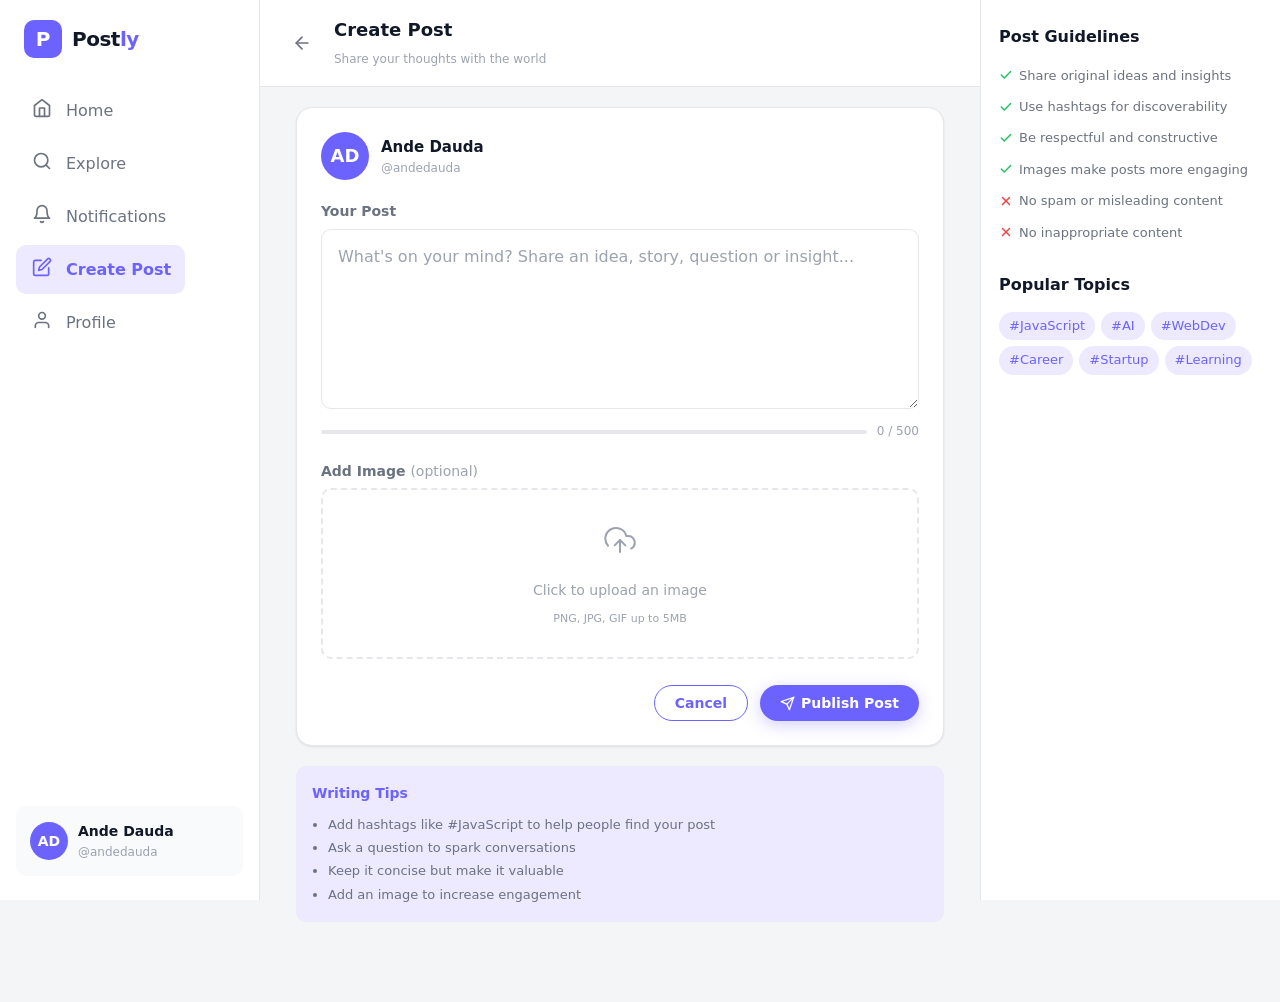
==== postly/create.html @ f89e0bc7 "LATEST FILES" ====
<!DOCTYPE html>
<html lang="en">
<head>
  <meta charset="UTF-8" />
  <meta name="viewport" content="width=device-width, initial-scale=1.0" />
  <meta name="description" content="Create a new post on Postly" />
  <title>Create Post — Postly</title>
  <link rel="stylesheet" href="css/style.css" />
  <link rel="stylesheet" href="css/components.css" />
  <link rel="stylesheet" href="css/responsive.css" />
</head>
<body>

  <!-- ===== MOBILE HEADER ===== -->
  <header class="mobile-header" role="banner">
    <div class="logo-text">Post<span>ly</span></div>
    <div class="header-actions">
      <div class="header-avatar" id="header-avatar" aria-label="Your profile" role="button" tabindex="0"
        onclick="window.location.href='profile.html'">?</div>
    </div>
  </header>

  <div class="app-wrapper">

    <!-- ===== LEFT SIDEBAR ===== -->
    <aside class="sidebar-left" aria-label="Main navigation">
      <div class="sidebar-logo" role="banner">
        <div class="logo-icon" aria-hidden="true">P</div>
        <div class="logo-text">Post<span>ly</span></div>
      </div>
      <nav class="sidebar-nav" role="navigation" aria-label="Primary navigation">
        <button class="nav-item" onclick="window.location.href='index.html'" aria-label="Home feed">
          <span class="nav-icon" aria-hidden="true"><svg xmlns="http://www.w3.org/2000/svg" width="20" height="20" viewBox="0 0 24 24" fill="none" stroke="currentColor" stroke-width="2" stroke-linecap="round" stroke-linejoin="round"><path d="M3 9l9-7 9 7v11a2 2 0 0 1-2 2H5a2 2 0 0 1-2-2z"/><polyline points="9 22 9 12 15 12 15 22"/></svg></span>
          <span>Home</span>
        </button>
        <button class="nav-item" aria-label="Explore">
          <span class="nav-icon" aria-hidden="true"><svg xmlns="http://www.w3.org/2000/svg" width="20" height="20" viewBox="0 0 24 24" fill="none" stroke="currentColor" stroke-width="2" stroke-linecap="round" stroke-linejoin="round"><circle cx="11" cy="11" r="8"/><line x1="21" y1="21" x2="16.65" y2="16.65"/></svg></span>
          <span>Explore</span>
        </button>
        <button class="nav-item" aria-label="Notifications">
          <span class="nav-icon" aria-hidden="true"><svg xmlns="http://www.w3.org/2000/svg" width="20" height="20" viewBox="0 0 24 24" fill="none" stroke="currentColor" stroke-width="2" stroke-linecap="round" stroke-linejoin="round"><path d="M18 8A6 6 0 0 0 6 8c0 7-3 9-3 9h18s-3-2-3-9"/><path d="M13.73 21a2 2 0 0 1-3.46 0"/></svg></span>
          <span>Notifications</span>
        </button>
        <button class="nav-item active" aria-label="Create post" aria-current="page">
          <span class="nav-icon" aria-hidden="true"><svg xmlns="http://www.w3.org/2000/svg" width="20" height="20" viewBox="0 0 24 24" fill="none" stroke="currentColor" stroke-width="2" stroke-linecap="round" stroke-linejoin="round"><path d="M11 4H4a2 2 0 0 0-2 2v14a2 2 0 0 0 2 2h14a2 2 0 0 0 2-2v-7"/><path d="M18.5 2.5a2.121 2.121 0 0 1 3 3L12 15l-4 1 1-4 9.5-9.5z"/></svg></span>
          <span>Create Post</span>
        </button>
        <button class="nav-item" onclick="window.location.href='profile.html'" aria-label="Profile">
          <span class="nav-icon" aria-hidden="true"><svg xmlns="http://www.w3.org/2000/svg" width="20" height="20" viewBox="0 0 24 24" fill="none" stroke="currentColor" stroke-width="2" stroke-linecap="round" stroke-linejoin="round"><path d="M20 21v-2a4 4 0 0 0-4-4H8a4 4 0 0 0-4 4v2"/><circle cx="12" cy="7" r="4"/></svg></span>
          <span>Profile</span>
        </button>
      </nav>
      <div class="sidebar-user" onclick="window.location.href='profile.html'" role="button" tabindex="0">
        <div class="user-avatar" id="sidebar-user-avatar">?</div>
        <div class="sidebar-user-info">
          <div class="sidebar-user-name" id="sidebar-user-name">Loading...</div>
          <div class="sidebar-user-handle" id="sidebar-user-handle">@user</div>
        </div>
      </div>
    </aside>

    <!-- ===== MAIN CONTENT ===== -->
    <main class="main-content" id="main-content" role="main">

      <div class="page-header">
        <button class="back-btn" onclick="window.history.back()" aria-label="Go back">
          <svg xmlns="http://www.w3.org/2000/svg" width="20" height="20" viewBox="0 0 24 24" fill="none" stroke="currentColor" stroke-width="2" stroke-linecap="round" stroke-linejoin="round" aria-hidden="true"><line x1="19" y1="12" x2="5" y2="12"/><polyline points="12 19 5 12 12 5"/></svg>
        </button>
        <div class="page-header-info">
          <h1 id="page-title">Create Post</h1>
          <span id="page-subtitle">Share your thoughts with the world</span>
        </div>
      </div>

      <div class="feed-container" style="max-width:680px">
        <div class="create-page-card">

          <!-- Author row -->
          <div style="display:flex;align-items:center;gap:12px;margin-bottom:20px">
            <div id="create-author-avatar" style="width:48px;height:48px;border-radius:50%;background:var(--color-primary);display:flex;align-items:center;justify-content:center;color:white;font-weight:700;font-size:18px;flex-shrink:0">?</div>
            <div>
              <div id="create-author-name" style="font-weight:600;font-size:15px">Loading...</div>
              <div id="create-author-handle" style="font-size:12px;color:var(--color-text-muted)">@user</div>
            </div>
          </div>

          <!-- Post Content -->
          <div class="form-group">
            <label class="form-label" for="post-content">Your Post</label>
            <textarea id="post-content" class="form-textarea"
              placeholder="What's on your mind? Share an idea, story, question or insight..."
              maxlength="500" aria-label="Post content" aria-required="true"
              aria-describedby="content-counter"></textarea>
            <div class="char-counter-bar">
              <div class="char-counter-progress" role="progressbar" aria-valuemin="0" aria-valuemax="500" aria-valuenow="0" aria-label="Character limit">
                <div class="char-counter-fill" id="char-fill"></div>
              </div>
              <span id="content-counter" aria-live="polite" style="font-size:12px;color:var(--color-text-muted)">
                <span id="char-count">0</span> / 500
              </span>
            </div>
            <div class="error-message" id="content-error" role="alert"></div>
          </div>

          <!-- Image Upload -->
          <div class="form-group">
            <label class="form-label">Add Image <span style="font-weight:400;color:var(--color-text-muted)">(optional)</span></label>
            <label class="image-upload-label" for="post-image" id="upload-label">
              <span class="upload-icon" aria-hidden="true">
                <svg xmlns="http://www.w3.org/2000/svg" width="32" height="32" viewBox="0 0 24 24" fill="none" stroke="currentColor" stroke-width="1.5" stroke-linecap="round" stroke-linejoin="round" aria-hidden="true"><polyline points="16 16 12 12 8 16"/><line x1="12" y1="12" x2="12" y2="21"/><path d="M20.39 18.39A5 5 0 0 0 18 9h-1.26A8 8 0 1 0 3 16.3"/></svg>
              </span>
              <span>Click to upload an image</span>
              <span style="font-size:11px;color:var(--color-text-muted)">PNG, JPG, GIF up to 5MB</span>
            </label>
            <input type="file" id="post-image" accept="image/*" style="display:none" aria-label="Upload post image" />
            <div class="image-preview-wrap" id="image-preview-wrap">
              <img id="image-preview-img" src="" alt="Post image preview" />
              <button class="remove-image-btn" id="remove-image-btn" aria-label="Remove image">
                <svg xmlns="http://www.w3.org/2000/svg" width="14" height="14" viewBox="0 0 24 24" fill="none" stroke="currentColor" stroke-width="2.5" stroke-linecap="round" stroke-linejoin="round" aria-hidden="true"><line x1="18" y1="6" x2="6" y2="18"/><line x1="6" y1="6" x2="18" y2="18"/></svg>
              </button>
            </div>
          </div>

          <!-- Actions -->
          <div class="form-actions">
            <button class="btn btn-outline" id="cancel-btn" aria-label="Cancel and go back">Cancel</button>
            <button class="btn btn-primary" id="submit-btn" aria-label="Publish post">
              <svg xmlns="http://www.w3.org/2000/svg" width="15" height="15" viewBox="0 0 24 24" fill="none" stroke="currentColor" stroke-width="2" stroke-linecap="round" stroke-linejoin="round" aria-hidden="true"><line x1="22" y1="2" x2="11" y2="13"/><polygon points="22 2 15 22 11 13 2 9 22 2"/></svg>
              Publish Post
            </button>
          </div>
        </div>

        <!-- Tips card -->
        <div style="background:var(--color-primary-light);border-radius:var(--radius-md);padding:16px;margin-top:8px">
          <h3 style="font-size:14px;font-weight:600;color:var(--color-primary);margin-bottom:8px">Writing Tips</h3>
          <ul style="font-size:13px;color:var(--color-text-secondary);line-height:1.8;padding-left:16px;list-style:disc">
            <li>Add hashtags like #JavaScript to help people find your post</li>
            <li>Ask a question to spark conversations</li>
            <li>Keep it concise but make it valuable</li>
            <li>Add an image to increase engagement</li>
          </ul>
        </div>
      </div>
    </main>

    <!-- ===== RIGHT SIDEBAR ===== -->
    <aside class="sidebar-right" aria-label="Writing tips">
      <section class="sidebar-section">
        <h2 class="sidebar-section-title">Post Guidelines</h2>
        <div style="font-size:13px;color:var(--color-text-secondary);line-height:1.8">
          <p style="margin-bottom:8px;display:flex;align-items:center;gap:6px">
            <svg xmlns="http://www.w3.org/2000/svg" width="14" height="14" viewBox="0 0 24 24" fill="none" stroke="var(--color-success)" stroke-width="2.5" stroke-linecap="round" stroke-linejoin="round"><polyline points="20 6 9 17 4 12"/></svg>
            Share original ideas and insights</p>
          <p style="margin-bottom:8px;display:flex;align-items:center;gap:6px">
            <svg xmlns="http://www.w3.org/2000/svg" width="14" height="14" viewBox="0 0 24 24" fill="none" stroke="var(--color-success)" stroke-width="2.5" stroke-linecap="round" stroke-linejoin="round"><polyline points="20 6 9 17 4 12"/></svg>
            Use hashtags for discoverability</p>
          <p style="margin-bottom:8px;display:flex;align-items:center;gap:6px">
            <svg xmlns="http://www.w3.org/2000/svg" width="14" height="14" viewBox="0 0 24 24" fill="none" stroke="var(--color-success)" stroke-width="2.5" stroke-linecap="round" stroke-linejoin="round"><polyline points="20 6 9 17 4 12"/></svg>
            Be respectful and constructive</p>
          <p style="margin-bottom:8px;display:flex;align-items:center;gap:6px">
            <svg xmlns="http://www.w3.org/2000/svg" width="14" height="14" viewBox="0 0 24 24" fill="none" stroke="var(--color-success)" stroke-width="2.5" stroke-linecap="round" stroke-linejoin="round"><polyline points="20 6 9 17 4 12"/></svg>
            Images make posts more engaging</p>
          <p style="margin-bottom:8px;display:flex;align-items:center;gap:6px">
            <svg xmlns="http://www.w3.org/2000/svg" width="14" height="14" viewBox="0 0 24 24" fill="none" stroke="var(--color-error)" stroke-width="2.5" stroke-linecap="round" stroke-linejoin="round"><line x1="18" y1="6" x2="6" y2="18"/><line x1="6" y1="6" x2="18" y2="18"/></svg>
            No spam or misleading content</p>
          <p style="display:flex;align-items:center;gap:6px">
            <svg xmlns="http://www.w3.org/2000/svg" width="14" height="14" viewBox="0 0 24 24" fill="none" stroke="var(--color-error)" stroke-width="2.5" stroke-linecap="round" stroke-linejoin="round"><line x1="18" y1="6" x2="6" y2="18"/><line x1="6" y1="6" x2="18" y2="18"/></svg>
            No inappropriate content</p>
        </div>
      </section>

      <section class="sidebar-section">
        <h2 class="sidebar-section-title">Popular Topics</h2>
        <div style="display:flex;flex-wrap:wrap;gap:6px">
          <span class="post-tag" onclick="insertTag('#JavaScript')" style="cursor:pointer;padding:4px 10px;background:var(--color-primary-light);border-radius:20px;font-size:13px">#JavaScript</span>
          <span class="post-tag" onclick="insertTag('#AI')" style="cursor:pointer;padding:4px 10px;background:var(--color-primary-light);border-radius:20px;font-size:13px">#AI</span>
          <span class="post-tag" onclick="insertTag('#WebDev')" style="cursor:pointer;padding:4px 10px;background:var(--color-primary-light);border-radius:20px;font-size:13px">#WebDev</span>
          <span class="post-tag" onclick="insertTag('#Career')" style="cursor:pointer;padding:4px 10px;background:var(--color-primary-light);border-radius:20px;font-size:13px">#Career</span>
          <span class="post-tag" onclick="insertTag('#Startup')" style="cursor:pointer;padding:4px 10px;background:var(--color-primary-light);border-radius:20px;font-size:13px">#Startup</span>
          <span class="post-tag" onclick="insertTag('#Learning')" style="cursor:pointer;padding:4px 10px;background:var(--color-primary-light);border-radius:20px;font-size:13px">#Learning</span>
        </div>
      </section>
    </aside>

  </div>

  <!-- ===== BOTTOM NAV ===== -->
  <nav class="bottom-nav" aria-label="Mobile navigation">
    <div class="bottom-nav-items">
      <a class="bottom-nav-item" href="index.html" aria-label="Home">
        <span class="nav-icon" aria-hidden="true"><svg xmlns="http://www.w3.org/2000/svg" width="22" height="22" viewBox="0 0 24 24" fill="none" stroke="currentColor" stroke-width="2" stroke-linecap="round" stroke-linejoin="round"><path d="M3 9l9-7 9 7v11a2 2 0 0 1-2 2H5a2 2 0 0 1-2-2z"/><polyline points="9 22 9 12 15 12 15 22"/></svg></span>
        <span>Home</span>
      </a>
      <a class="bottom-nav-item" href="index.html" aria-label="Explore">
        <span class="nav-icon" aria-hidden="true"><svg xmlns="http://www.w3.org/2000/svg" width="22" height="22" viewBox="0 0 24 24" fill="none" stroke="currentColor" stroke-width="2" stroke-linecap="round" stroke-linejoin="round"><circle cx="11" cy="11" r="8"/><line x1="21" y1="21" x2="16.65" y2="16.65"/></svg></span>
        <span>Explore</span>
      </a>
      <a class="bottom-nav-item create-btn-mobile active" href="create.html" aria-label="Create" aria-current="page">
        <svg xmlns="http://www.w3.org/2000/svg" width="22" height="22" viewBox="0 0 24 24" fill="none" stroke="currentColor" stroke-width="2" stroke-linecap="round" stroke-linejoin="round" aria-hidden="true"><line x1="12" y1="5" x2="12" y2="19"/><line x1="5" y1="12" x2="19" y2="12"/></svg>
      </a>
      <a class="bottom-nav-item" href="profile.html" aria-label="Profile">
        <span class="nav-icon" aria-hidden="true"><svg xmlns="http://www.w3.org/2000/svg" width="22" height="22" viewBox="0 0 24 24" fill="none" stroke="currentColor" stroke-width="2" stroke-linecap="round" stroke-linejoin="round"><path d="M20 21v-2a4 4 0 0 0-4-4H8a4 4 0 0 0-4 4v2"/><circle cx="12" cy="7" r="4"/></svg></span>
        <span>Profile</span>
      </a>
      <a class="bottom-nav-item" href="#" aria-label="Notifications" onclick="event.preventDefault();">
        <span class="nav-icon" aria-hidden="true"><svg xmlns="http://www.w3.org/2000/svg" width="22" height="22" viewBox="0 0 24 24" fill="none" stroke="currentColor" stroke-width="2" stroke-linecap="round" stroke-linejoin="round"><path d="M18 8A6 6 0 0 0 6 8c0 7-3 9-3 9h18s-3-2-3-9"/><path d="M13.73 21a2 2 0 0 1-3.46 0"/></svg></span>
        <span>Alerts</span>
      </a>
    </div>
  </nav>

  <div id="toast-container" class="toast-container" role="region" aria-live="assertive"></div>

  <script src="js/storage.js"></script>
  <script src="js/icons.js"></script>
  <script src="js/users.js"></script>
  <script src="js/ui.js"></script>
  <script src="js/posts.js"></script>
  <script src="js/comments.js"></script>
  <script>
    const MAX_CHARS = 500;
    let pendingImage = null;
    let editingPostId = null;

    document.addEventListener('DOMContentLoaded', () => {
      initializeSampleData();
      const currentUser = getCurrentUser();
      setupCreateAuthor(currentUser);
      setupForm(currentUser);
      checkEditMode();
    });

    function setupCreateAuthor(user) {
      if (!user) return;
      const color = user.avatarColor || getAvatarColor(user.id);
      const initials = getInitials(user.displayName);
      document.getElementById('create-author-avatar').textContent = initials;
      document.getElementById('create-author-avatar').style.background = color;
      document.getElementById('create-author-name').textContent = user.displayName;
      document.getElementById('create-author-handle').textContent = '@' + user.handle;
      document.getElementById('header-avatar').textContent = initials;
      document.getElementById('header-avatar').style.background = color;
      const sidebarAvatar = document.getElementById('sidebar-user-avatar');
      if (sidebarAvatar) { sidebarAvatar.textContent = initials; sidebarAvatar.style.background = color; }
      const sidebarName = document.getElementById('sidebar-user-name');
      if (sidebarName) sidebarName.textContent = user.displayName;
      const sidebarHandle = document.getElementById('sidebar-user-handle');
      if (sidebarHandle) sidebarHandle.textContent = '@' + user.handle;
    }

    function checkEditMode() {
      const params = new URLSearchParams(window.location.search);
      const editId = params.get('edit');
      if (!editId) return;
      const post = getPostById(editId);
      if (!post) { showToast('Post not found', 'error'); return; }
      editingPostId = editId;
      document.getElementById('page-title').textContent = 'Edit Post';
      document.getElementById('page-subtitle').textContent = 'Update your post';
      document.getElementById('submit-btn').innerHTML = `
        <svg xmlns="http://www.w3.org/2000/svg" width="15" height="15" viewBox="0 0 24 24" fill="none" stroke="currentColor" stroke-width="2" stroke-linecap="round" stroke-linejoin="round" aria-hidden="true"><path d="M19 21H5a2 2 0 0 1-2-2V5a2 2 0 0 1 2-2h11l5 5v11a2 2 0 0 1-2 2z"/><polyline points="17 21 17 13 7 13 7 21"/><polyline points="7 3 7 8 15 8"/></svg>
        Save Changes`;
      document.getElementById('post-content').value = post.content;
      updateCharCount(post.content.length);
      if (post.image) {
        pendingImage = post.image;
        document.getElementById('image-preview-img').src = post.image;
        document.getElementById('image-preview-wrap').classList.add('visible');
      }
    }

    function setupForm(currentUser) {
      const textarea = document.getElementById('post-content');
      const errorEl = document.getElementById('content-error');
      const imageInput = document.getElementById('post-image');
      const imagePreviewWrap = document.getElementById('image-preview-wrap');
      const imagePreviewImg = document.getElementById('image-preview-img');
      const removeImageBtn = document.getElementById('remove-image-btn');
      const submitBtn = document.getElementById('submit-btn');
      const cancelBtn = document.getElementById('cancel-btn');

      textarea.addEventListener('input', () => {
        updateCharCount(textarea.value.length);
        errorEl.classList.remove('visible');
      });

      imageInput.addEventListener('change', async (e) => {
        const file = e.target.files[0];
        if (!file) return;
        try {
          pendingImage = await readImageFile(file);
          imagePreviewImg.src = pendingImage;
          imagePreviewWrap.classList.add('visible');
          document.getElementById('upload-label').style.display = 'none';
        } catch (err) { showToast(err.message, 'error'); }
        imageInput.value = '';
      });

      removeImageBtn.addEventListener('click', () => {
        pendingImage = null;
        imagePreviewWrap.classList.remove('visible');
        imagePreviewImg.src = '';
        document.getElementById('upload-label').style.display = '';
      });

      cancelBtn.addEventListener('click', () => {
        if (window.history.length > 1) window.history.back();
        else window.location.href = 'index.html';
      });

      submitBtn.addEventListener('click', () => {
        const text = textarea.value.trim();
        if (!text && !pendingImage) {
          errorEl.textContent = 'Your post cannot be empty!';
          errorEl.classList.add('visible');
          textarea.focus();
          return;
        }
        if (text.length > MAX_CHARS) {
          errorEl.textContent = `Too long! Max ${MAX_CHARS} characters.`;
          errorEl.classList.add('visible');
          return;
        }
        if (!currentUser) { showToast('Please log in to post', 'warning'); return; }

        if (editingPostId) {
          const posts = getPosts();
          const post = posts.find(p => p.id === editingPostId);
          if (post) {
            post.content = text;
            post.image = pendingImage || null;
            post.tags = extractTags(text);
            post.editedAt = new Date().toISOString();
            savePosts(posts);
            showToast('Post updated!', 'success');
            setTimeout(() => window.location.href = 'post.html?id=' + editingPostId, 1000);
          }
        } else {
          const newPost = {
            id: generateId('p'),
            authorId: currentUser.id,
            content: text,
            image: pendingImage || null,
            likes: 0, comments: 0, reposts: 0,
            createdAt: new Date().toISOString(),
            tags: extractTags(text),
            isRepost: false,
          };
          savePost(newPost);
          showToast('Post published!', 'success');
          setTimeout(() => window.location.href = 'index.html', 1000);
        }
      });
    }

    function updateCharCount(len) {
      const charFill = document.getElementById('char-fill');
      const charCount = document.getElementById('char-count');
      const pct = (len / MAX_CHARS) * 100;
      charFill.style.width = pct + '%';
      charCount.textContent = len;
      charFill.className = 'char-counter-fill';
      if (pct >= 80) charFill.classList.add('warning');
      if (pct >= 96) { charFill.classList.remove('warning'); charFill.classList.add('danger'); }
    }

    function extractTags(text) {
      const matches = text.match(/#\w+/g);
      return matches ? [...new Set(matches)] : [];
    }

    function insertTag(tag) {
      const ta = document.getElementById('post-content');
      const val = ta.value;
      const needsSpace = val.length > 0 && !val.endsWith(' ') && !val.endsWith('\n');
      ta.value = val + (needsSpace ? ' ' : '') + tag + ' ';
      ta.dispatchEvent(new Event('input'));
      ta.focus();
    }
  </script>

</body>
</html>
---- postly/css/style.css ----
/* ========================================
   POSTLY - Main Stylesheet
   Design System: Variables, Base, Layout
   ======================================== */

/* ---- CSS Variables ---- */
:root {
  --color-primary: #6c63ff;
  --color-primary-dark: #574fd6;
  --color-primary-light: #ede9ff;
  --color-accent: #ff6584;
  --color-success: #22c55e;
  --color-warning: #f59e0b;
  --color-error: #ef4444;

  --color-bg: #f4f5f7;
  --color-surface: #ffffff;
  --color-surface-2: #f9fafb;
  --color-border: #e5e7eb;
  --color-border-light: #f3f4f6;

  --color-text-primary: #111827;
  --color-text-secondary: #6b7280;
  --color-text-muted: #9ca3af;
  --color-text-inverse: #ffffff;

  --font-family: 'Segoe UI', system-ui, -apple-system, BlinkMacSystemFont, sans-serif;
  --font-size-xs: 0.75rem;
  --font-size-sm: 0.875rem;
  --font-size-base: 1rem;
  --font-size-lg: 1.125rem;
  --font-size-xl: 1.25rem;
  --font-size-2xl: 1.5rem;
  --font-size-3xl: 1.875rem;

  --font-weight-normal: 400;
  --font-weight-medium: 500;
  --font-weight-semibold: 600;
  --font-weight-bold: 700;

  --radius-sm: 6px;
  --radius-md: 10px;
  --radius-lg: 16px;
  --radius-xl: 24px;
  --radius-full: 9999px;

  --shadow-sm: 0 1px 3px rgba(0,0,0,0.06), 0 1px 2px rgba(0,0,0,0.04);
  --shadow-md: 0 4px 12px rgba(0,0,0,0.08), 0 2px 4px rgba(0,0,0,0.04);
  --shadow-lg: 0 10px 30px rgba(0,0,0,0.10), 0 4px 8px rgba(0,0,0,0.06);
  --shadow-primary: 0 4px 16px rgba(108,99,255,0.30);

  --transition-fast: 0.15s ease;
  --transition-base: 0.25s ease;
  --transition-slow: 0.4s ease;

  --sidebar-width: 260px;
  --right-sidebar-width: 300px;
  --header-height: 64px;
  --max-feed-width: 640px;
}

/* ---- Reset & Base ---- */
*, *::before, *::after {
  box-sizing: border-box;
  margin: 0;
  padding: 0;
}

html {
  scroll-behavior: smooth;
  font-size: 16px;
}

body {
  font-family: var(--font-family);
  background-color: var(--color-bg);
  color: var(--color-text-primary);
  line-height: 1.6;
  min-height: 100vh;
  -webkit-font-smoothing: antialiased;
}

a {
  color: inherit;
  text-decoration: none;
}

img {
  max-width: 100%;
  height: auto;
  display: block;
}

button {
  cursor: pointer;
  font-family: inherit;
  border: none;
  background: none;
  outline: none;
}

input, textarea {
  font-family: inherit;
  outline: none;
}

ul, ol {
  list-style: none;
}

/* ---- App Layout ---- */
.app-wrapper {
  display: flex;
  min-height: 100vh;
}

/* ---- Left Sidebar ---- */
.sidebar-left {
  width: var(--sidebar-width);
  position: fixed;
  top: 0;
  left: 0;
  height: 100vh;
  background: var(--color-surface);
  border-right: 1px solid var(--color-border);
  display: flex;
  flex-direction: column;
  padding: 0 16px 24px;
  z-index: 100;
  overflow-y: auto;
}

.sidebar-logo {
  display: flex;
  align-items: center;
  gap: 10px;
  padding: 20px 8px;
  margin-bottom: 8px;
}

.logo-icon {
  width: 38px;
  height: 38px;
  background: var(--color-primary);
  border-radius: var(--radius-md);
  display: flex;
  align-items: center;
  justify-content: center;
  color: white;
  font-size: 20px;
  font-weight: 700;
  flex-shrink: 0;
}

.logo-text {
  font-size: var(--font-size-xl);
  font-weight: var(--font-weight-bold);
  color: var(--color-text-primary);
  letter-spacing: -0.5px;
}

.logo-text span {
  color: var(--color-primary);
}

/* Navigation */
.sidebar-nav {
  flex: 1;
}

.nav-item {
  display: flex;
  align-items: center;
  gap: 12px;
  padding: 12px 14px;
  border-radius: var(--radius-md);
  font-size: var(--font-size-base);
  font-weight: var(--font-weight-medium);
  color: var(--color-text-secondary);
  transition: all var(--transition-fast);
  margin-bottom: 4px;
  cursor: pointer;
}

.nav-item:hover {
  background: var(--color-primary-light);
  color: var(--color-primary);
}

.nav-item.active {
  background: var(--color-primary-light);
  color: var(--color-primary);
  font-weight: var(--font-weight-semibold);
}

.nav-item .nav-icon {
  font-size: 20px;
  width: 24px;
  text-align: center;
  flex-shrink: 0;
}

.nav-badge {
  margin-left: auto;
  background: var(--color-primary);
  color: white;
  font-size: var(--font-size-xs);
  font-weight: var(--font-weight-bold);
  padding: 1px 7px;
  border-radius: var(--radius-full);
  min-width: 20px;
  text-align: center;
}

/* Sidebar user */
.sidebar-user {
  display: flex;
  align-items: center;
  gap: 10px;
  padding: 14px;
  border-radius: var(--radius-md);
  background: var(--color-surface-2);
  margin-top: 16px;
  cursor: pointer;
  transition: background var(--transition-fast);
}

.sidebar-user:hover {
  background: var(--color-primary-light);
}

.sidebar-user .user-avatar {
  width: 38px;
  height: 38px;
  border-radius: var(--radius-full);
  object-fit: cover;
  background: var(--color-primary);
  display: flex;
  align-items: center;
  justify-content: center;
  color: white;
  font-weight: var(--font-weight-bold);
  font-size: var(--font-size-sm);
  flex-shrink: 0;
  overflow: hidden;
}

.sidebar-user-info {
  overflow: hidden;
}

.sidebar-user-name {
  font-size: var(--font-size-sm);
  font-weight: var(--font-weight-semibold);
  color: var(--color-text-primary);
  white-space: nowrap;
  overflow: hidden;
  text-overflow: ellipsis;
}

.sidebar-user-handle {
  font-size: var(--font-size-xs);
  color: var(--color-text-muted);
}

/* ---- Main Content ---- */
.main-content {
  margin-left: var(--sidebar-width);
  margin-right: var(--right-sidebar-width);
  flex: 1;
  min-height: 100vh;
  padding: 0;
}

/* ---- Top Header (mobile + feed top) ---- */
.feed-header {
  position: sticky;
  top: 0;
  background: rgba(255,255,255,0.95);
  backdrop-filter: blur(10px);
  -webkit-backdrop-filter: blur(10px);
  border-bottom: 1px solid var(--color-border);
  padding: 0 24px;
  height: var(--header-height);
  display: flex;
  align-items: center;
  justify-content: space-between;
  z-index: 50;
}

.feed-header h1 {
  font-size: var(--font-size-xl);
  font-weight: var(--font-weight-bold);
  color: var(--color-text-primary);
}

.header-actions {
  display: flex;
  align-items: center;
  gap: 8px;
}

.header-btn {
  width: 38px;
  height: 38px;
  border-radius: var(--radius-full);
  display: flex;
  align-items: center;
  justify-content: center;
  font-size: 18px;
  color: var(--color-text-secondary);
  transition: all var(--transition-fast);
  background: transparent;
  position: relative;
}

.header-btn:hover {
  background: var(--color-primary-light);
  color: var(--color-primary);
}

.notification-dot {
  position: absolute;
  top: 6px;
  right: 6px;
  width: 8px;
  height: 8px;
  background: var(--color-accent);
  border-radius: var(--radius-full);
  border: 2px solid white;
}

.header-avatar {
  width: 36px;
  height: 36px;
  border-radius: var(--radius-full);
  object-fit: cover;
  cursor: pointer;
  overflow: hidden;
  background: var(--color-primary);
  display: flex;
  align-items: center;
  justify-content: center;
  color: white;
  font-weight: var(--font-weight-bold);
  font-size: var(--font-size-sm);
}

/* ---- Feed ---- */
.feed-container {
  max-width: var(--max-feed-width);
  margin: 0 auto;
  padding: 0 16px 80px;
}

/* ---- Search Bar ---- */
.search-bar-container {
  padding: 16px 0;
  position: relative;
}

.search-bar {
  display: flex;
  align-items: center;
  gap: 10px;
  background: var(--color-surface);
  border: 1.5px solid var(--color-border);
  border-radius: var(--radius-full);
  padding: 10px 18px;
  transition: border-color var(--transition-fast), box-shadow var(--transition-fast);
}

.search-bar:focus-within {
  border-color: var(--color-primary);
  box-shadow: 0 0 0 3px rgba(108,99,255,0.12);
}

.search-bar .search-icon {
  color: var(--color-text-muted);
  font-size: 16px;
  flex-shrink: 0;
}

.search-bar input {
  flex: 1;
  border: none;
  background: none;
  font-size: var(--font-size-sm);
  color: var(--color-text-primary);
}

.search-bar input::placeholder {
  color: var(--color-text-muted);
}

.search-clear-btn {
  color: var(--color-text-muted);
  font-size: 14px;
  width: 20px;
  height: 20px;
  display: flex;
  align-items: center;
  justify-content: center;
  border-radius: var(--radius-full);
  transition: all var(--transition-fast);
  display: none;
}

.search-clear-btn.visible {
  display: flex;
}

.search-clear-btn:hover {
  background: var(--color-border);
  color: var(--color-text-primary);
}

.search-results-label {
  font-size: var(--font-size-sm);
  color: var(--color-text-secondary);
  padding: 4px 0 12px;
  display: none;
}

.search-results-label.visible {
  display: block;
}

/* ---- Right Sidebar ---- */
.sidebar-right {
  width: var(--right-sidebar-width);
  position: fixed;
  top: 0;
  right: 0;
  height: 100vh;
  background: var(--color-surface);
  border-left: 1px solid var(--color-border);
  padding: 24px 18px;
  overflow-y: auto;
  z-index: 100;
}

.sidebar-section {
  margin-bottom: 28px;
}

.sidebar-section-title {
  font-size: var(--font-size-base);
  font-weight: var(--font-weight-bold);
  color: var(--color-text-primary);
  margin-bottom: 14px;
}

/* Trending Topics */
.trending-item {
  display: flex;
  flex-direction: column;
  padding: 10px 0;
  border-bottom: 1px solid var(--color-border-light);
  cursor: pointer;
  transition: all var(--transition-fast);
  border-radius: var(--radius-sm);
}

.trending-item:last-child {
  border-bottom: none;
}

.trending-item:hover .trending-topic {
  color: var(--color-primary);
}

.trending-category {
  font-size: var(--font-size-xs);
  color: var(--color-text-muted);
}

.trending-topic {
  font-size: var(--font-size-sm);
  font-weight: var(--font-weight-semibold);
  color: var(--color-text-primary);
  transition: color var(--transition-fast);
}

.trending-count {
  font-size: var(--font-size-xs);
  color: var(--color-text-muted);
}

/* Suggested Users */
.suggested-user {
  display: flex;
  align-items: center;
  gap: 10px;
  padding: 8px 0;
}

.suggested-user-avatar {
  width: 38px;
  height: 38px;
  border-radius: var(--radius-full);
  overflow: hidden;
  background: var(--color-primary);
  display: flex;
  align-items: center;
  justify-content: center;
  color: white;
  font-weight: var(--font-weight-bold);
  font-size: var(--font-size-sm);
  flex-shrink: 0;
}

.suggested-user-info {
  flex: 1;
  min-width: 0;
}

.suggested-user-name {
  font-size: var(--font-size-sm);
  font-weight: var(--font-weight-semibold);
  color: var(--color-text-primary);
  white-space: nowrap;
  overflow: hidden;
  text-overflow: ellipsis;
}

.suggested-user-bio {
  font-size: var(--font-size-xs);
  color: var(--color-text-muted);
  white-space: nowrap;
  overflow: hidden;
  text-overflow: ellipsis;
}

.follow-btn {
  font-size: var(--font-size-xs);
  font-weight: var(--font-weight-semibold);
  padding: 5px 14px;
  border-radius: var(--radius-full);
  border: 1.5px solid var(--color-primary);
  color: var(--color-primary);
  background: transparent;
  transition: all var(--transition-fast);
  white-space: nowrap;
  flex-shrink: 0;
}

.follow-btn:hover,
.follow-btn.following {
  background: var(--color-primary);
  color: white;
}

/* ---- Mobile Header ---- */
.mobile-header {
  display: none;
  position: fixed;
  top: 0;
  left: 0;
  right: 0;
  height: var(--header-height);
  background: rgba(255,255,255,0.97);
  backdrop-filter: blur(10px);
  border-bottom: 1px solid var(--color-border);
  padding: 0 16px;
  align-items: center;
  justify-content: space-between;
  z-index: 200;
}

.mobile-header .logo-text {
  font-size: var(--font-size-xl);
}

/* ---- Bottom Navigation (mobile) ---- */
.bottom-nav {
  display: none;
  position: fixed;
  bottom: 0;
  left: 0;
  right: 0;
  background: var(--color-surface);
  border-top: 1px solid var(--color-border);
  padding: 8px 0;
  z-index: 200;
}

.bottom-nav-items {
  display: flex;
  justify-content: space-around;
  align-items: center;
}

.bottom-nav-item {
  display: flex;
  flex-direction: column;
  align-items: center;
  gap: 2px;
  padding: 6px 12px;
  border-radius: var(--radius-md);
  color: var(--color-text-muted);
  font-size: var(--font-size-xs);
  transition: all var(--transition-fast);
  cursor: pointer;
  text-decoration: none;
}

.bottom-nav-item .nav-icon {
  font-size: 20px;
}

.bottom-nav-item.active,
.bottom-nav-item:hover {
  color: var(--color-primary);
}

.bottom-nav-item.create-btn-mobile {
  background: var(--color-primary);
  color: white;
  border-radius: var(--radius-full);
  width: 48px;
  height: 48px;
  display: flex;
  align-items: center;
  justify-content: center;
  font-size: 24px;
  padding: 0;
  box-shadow: var(--shadow-primary);
}

/* ---- Utility Classes ---- */
.btn {
  display: inline-flex;
  align-items: center;
  justify-content: center;
  gap: 6px;
  padding: 9px 20px;
  border-radius: var(--radius-full);
  font-size: var(--font-size-sm);
  font-weight: var(--font-weight-semibold);
  transition: all var(--transition-fast);
  cursor: pointer;
  border: none;
  white-space: nowrap;
}

.btn-primary {
  background: var(--color-primary);
  color: white;
  box-shadow: var(--shadow-primary);
}

.btn-primary:hover {
  background: var(--color-primary-dark);
  transform: translateY(-1px);
  box-shadow: 0 6px 20px rgba(108,99,255,0.40);
}

.btn-primary:active {
  transform: translateY(0);
}

.btn-outline {
  background: transparent;
  color: var(--color-primary);
  border: 1.5px solid var(--color-primary);
}

.btn-outline:hover {
  background: var(--color-primary-light);
}

.btn-ghost {
  background: transparent;
  color: var(--color-text-secondary);
}

.btn-ghost:hover {
  background: var(--color-surface-2);
  color: var(--color-text-primary);
}

.btn-danger {
  background: transparent;
  color: var(--color-error);
  border: 1.5px solid var(--color-error);
}

.btn-danger:hover {
  background: #fef2f2;
}

.text-muted {
  color: var(--color-text-muted);
}

.text-primary-color {
  color: var(--color-primary);
}

.hidden {
  display: none !important;
}

/* ---- Loading spinner ---- */
.spinner {
  width: 24px;
  height: 24px;
  border: 3px solid var(--color-border);
  border-top-color: var(--color-primary);
  border-radius: 50%;
  animation: spin 0.7s linear infinite;
  margin: 40px auto;
}

@keyframes spin {
  to { transform: rotate(360deg); }
}

/* ---- Empty State ---- */
.empty-state {
  text-align: center;
  padding: 60px 20px;
  color: var(--color-text-muted);
}

.empty-state-icon {
  display: flex;
  align-items: center;
  justify-content: center;
  margin: 0 auto 16px;
  width: 64px;
  height: 64px;
  opacity: 0.4;
  color: var(--color-text-muted);
}

.empty-state-icon svg {
  width: 100%;
  height: 100%;
}

.empty-state h3 {
  font-size: var(--font-size-lg);
  font-weight: var(--font-weight-semibold);
  color: var(--color-text-secondary);
  margin-bottom: 8px;
}

.empty-state p {
  font-size: var(--font-size-sm);
  color: var(--color-text-muted);
  max-width: 280px;
  margin: 0 auto;
}

/* ---- Page Header (non-home pages) ---- */
.page-header {
  display: flex;
  align-items: center;
  gap: 14px;
  padding: 16px 24px;
  border-bottom: 1px solid var(--color-border);
  background: rgba(255,255,255,0.95);
  backdrop-filter: blur(10px);
  position: sticky;
  top: 0;
  z-index: 50;
}

.back-btn {
  width: 36px;
  height: 36px;
  border-radius: var(--radius-full);
  display: flex;
  align-items: center;
  justify-content: center;
  font-size: 18px;
  color: var(--color-text-secondary);
  transition: all var(--transition-fast);
}

.back-btn:hover {
  background: var(--color-primary-light);
  color: var(--color-primary);
}

.page-header-info h1 {
  font-size: var(--font-size-lg);
  font-weight: var(--font-weight-bold);
}

.page-header-info span {
  font-size: var(--font-size-xs);
  color: var(--color-text-muted);
}
---- postly/css/components.css ----
/* ========================================
   POSTLY - Components Stylesheet
   Post cards, modals, toasts, forms, etc.
   ======================================== */

/* ---- Create Post Card ---- */
.create-post-card {
  background: var(--color-surface);
  border-radius: var(--radius-lg);
  border: 1.5px solid var(--color-border);
  padding: 18px;
  margin: 16px 0;
  box-shadow: var(--shadow-sm);
  transition: box-shadow var(--transition-fast);
}

.create-post-card:focus-within {
  box-shadow: var(--shadow-md);
  border-color: var(--color-primary);
}

.create-post-top {
  display: flex;
  gap: 12px;
  align-items: flex-start;
}

.create-post-avatar {
  width: 42px;
  height: 42px;
  border-radius: var(--radius-full);
  background: var(--color-primary);
  display: flex;
  align-items: center;
  justify-content: center;
  color: white;
  font-weight: var(--font-weight-bold);
  font-size: var(--font-size-base);
  overflow: hidden;
  flex-shrink: 0;
}

.create-post-input-wrap {
  flex: 1;
}

.create-post-textarea {
  width: 100%;
  border: none;
  background: none;
  font-size: var(--font-size-base);
  color: var(--color-text-primary);
  resize: none;
  min-height: 80px;
  line-height: 1.6;
}

.create-post-textarea::placeholder {
  color: var(--color-text-muted);
  font-size: var(--font-size-base);
}

.create-post-divider {
  height: 1px;
  background: var(--color-border-light);
  margin: 12px 0;
}

.create-post-actions {
  display: flex;
  align-items: center;
  justify-content: space-between;
}

.create-post-tools {
  display: flex;
  align-items: center;
  gap: 4px;
}

.create-post-tool-btn {
  width: 36px;
  height: 36px;
  border-radius: var(--radius-full);
  display: flex;
  align-items: center;
  justify-content: center;
  font-size: 18px;
  color: var(--color-primary);
  transition: all var(--transition-fast);
}

.create-post-tool-btn:hover {
  background: var(--color-primary-light);
}

.create-post-right {
  display: flex;
  align-items: center;
  gap: 10px;
}

.char-counter {
  font-size: var(--font-size-xs);
  color: var(--color-text-muted);
  font-weight: var(--font-weight-medium);
}

.char-counter.warning {
  color: var(--color-warning);
}

.char-counter.danger {
  color: var(--color-error);
  font-weight: var(--font-weight-bold);
}

/* Image preview inside create */
.image-preview-wrap {
  position: relative;
  margin-top: 12px;
  display: none;
}

.image-preview-wrap.visible {
  display: block;
}

.image-preview-wrap img {
  width: 100%;
  max-height: 300px;
  object-fit: cover;
  border-radius: var(--radius-md);
}

.remove-image-btn {
  position: absolute;
  top: 8px;
  right: 8px;
  width: 28px;
  height: 28px;
  background: rgba(0,0,0,0.6);
  color: white;
  border-radius: var(--radius-full);
  display: flex;
  align-items: center;
  justify-content: center;
  font-size: 14px;
  transition: background var(--transition-fast);
}

.remove-image-btn:hover {
  background: rgba(0,0,0,0.85);
}

.error-message {
  font-size: var(--font-size-xs);
  color: var(--color-error);
  margin-top: 8px;
  display: none;
}

.error-message.visible {
  display: block;
}

/* ---- Post Card ---- */
.post-card {
  background: var(--color-surface);
  border-radius: var(--radius-lg);
  border: 1.5px solid var(--color-border);
  padding: 18px;
  margin-bottom: 12px;
  box-shadow: var(--shadow-sm);
  transition: box-shadow var(--transition-fast), transform var(--transition-fast);
  cursor: pointer;
}

.post-card:hover {
  box-shadow: var(--shadow-md);
}

.post-card.repost-card {
  border-color: var(--color-primary);
  border-left: 4px solid var(--color-primary);
}

/* Repost label */
.repost-label {
  display: flex;
  align-items: center;
  gap: 6px;
  font-size: var(--font-size-xs);
  color: var(--color-text-secondary);
  margin-bottom: 10px;
  font-weight: var(--font-weight-medium);
}

.repost-label span.icon {
  color: var(--color-success);
}

/* Post header */
.post-header {
  display: flex;
  align-items: flex-start;
  justify-content: space-between;
  margin-bottom: 12px;
}

.post-author {
  display: flex;
  align-items: center;
  gap: 10px;
}

.post-avatar {
  width: 44px;
  height: 44px;
  border-radius: var(--radius-full);
  background: var(--color-primary);
  display: flex;
  align-items: center;
  justify-content: center;
  color: white;
  font-weight: var(--font-weight-bold);
  font-size: var(--font-size-base);
  overflow: hidden;
  flex-shrink: 0;
  text-decoration: none;
}

.post-author-info .display-name {
  font-size: var(--font-size-sm);
  font-weight: var(--font-weight-semibold);
  color: var(--color-text-primary);
}

.post-author-info .username {
  font-size: var(--font-size-xs);
  color: var(--color-text-muted);
}

.post-author-info .username span {
  margin: 0 4px;
}

.post-menu-btn {
  width: 32px;
  height: 32px;
  border-radius: var(--radius-full);
  display: flex;
  align-items: center;
  justify-content: center;
  color: var(--color-text-muted);
  font-size: 18px;
  transition: all var(--transition-fast);
  position: relative;
}

.post-menu-btn:hover {
  background: var(--color-surface-2);
  color: var(--color-text-primary);
}

/* Post body */
.post-body {
  margin-bottom: 14px;
}

.post-body p {
  font-size: var(--font-size-base);
  color: var(--color-text-primary);
  line-height: 1.65;
  white-space: pre-wrap;
  word-break: break-word;
}

.post-body .post-tags {
  margin-top: 8px;
  display: flex;
  flex-wrap: wrap;
  gap: 6px;
}

.post-tag {
  font-size: var(--font-size-xs);
  color: var(--color-primary);
  font-weight: var(--font-weight-medium);
  cursor: pointer;
}

.post-tag:hover {
  text-decoration: underline;
}

/* Post image */
.post-image {
  margin-top: 10px;
  border-radius: var(--radius-md);
  overflow: hidden;
}

.post-image img {
  width: 100%;
  max-height: 400px;
  object-fit: cover;
  transition: transform var(--transition-slow);
}

/* Original post inside repost */
.original-post-embed {
  margin-top: 12px;
  border: 1.5px solid var(--color-border);
  border-radius: var(--radius-md);
  padding: 14px;
  background: var(--color-surface-2);
  cursor: pointer;
}

.original-post-embed:hover {
  border-color: var(--color-primary);
}

/* Post footer / actions */
.post-actions {
  display: flex;
  align-items: center;
  gap: 4px;
  border-top: 1px solid var(--color-border-light);
  padding-top: 12px;
  margin-top: 2px;
}

.action-btn {
  display: flex;
  align-items: center;
  gap: 5px;
  padding: 7px 12px;
  border-radius: var(--radius-full);
  font-size: var(--font-size-xs);
  font-weight: var(--font-weight-medium);
  color: var(--color-text-secondary);
  transition: all var(--transition-fast);
  flex: 1;
  justify-content: center;
}

.action-btn .action-icon {
  font-size: 16px;
  transition: transform var(--transition-fast);
}

.action-btn:hover {
  background: var(--color-surface-2);
}

/* Like */
.action-btn.like-btn:hover {
  color: var(--color-accent);
  background: rgba(255,101,132,0.08);
}

.action-btn.like-btn.liked {
  color: var(--color-accent);
}

.action-btn.like-btn.liked .action-icon {
  animation: heartPop 0.3s ease;
}

@keyframes heartPop {
  0% { transform: scale(1); }
  50% { transform: scale(1.35); }
  100% { transform: scale(1); }
}

/* Comment */
.action-btn.comment-btn:hover {
  color: var(--color-primary);
  background: var(--color-primary-light);
}

/* Repost */
.action-btn.repost-btn:hover {
  color: var(--color-success);
  background: rgba(34,197,94,0.08);
}

.action-btn.repost-btn.reposted {
  color: var(--color-success);
}

/* Share */
.action-btn.share-btn:hover {
  color: var(--color-warning);
  background: rgba(245,158,11,0.08);
}

/* ---- Dropdown Menu ---- */
.dropdown {
  position: absolute;
  top: 100%;
  right: 0;
  background: var(--color-surface);
  border: 1px solid var(--color-border);
  border-radius: var(--radius-md);
  box-shadow: var(--shadow-lg);
  min-width: 160px;
  z-index: 300;
  overflow: hidden;
  animation: dropdownIn 0.15s ease;
}

@keyframes dropdownIn {
  from { opacity: 0; transform: translateY(-8px); }
  to { opacity: 1; transform: translateY(0); }
}

.dropdown-item {
  display: flex;
  align-items: center;
  gap: 10px;
  padding: 11px 16px;
  font-size: var(--font-size-sm);
  color: var(--color-text-secondary);
  cursor: pointer;
  transition: background var(--transition-fast);
  width: 100%;
  text-align: left;
}

.dropdown-item-icon {
  display: flex;
  align-items: center;
  flex-shrink: 0;
  opacity: 0.7;
}

.dropdown-item:hover {
  background: var(--color-surface-2);
  color: var(--color-text-primary);
}

.dropdown-item.danger {
  color: var(--color-error);
}

.dropdown-item.danger:hover {
  background: #fef2f2;
}

/* ---- Comment Section ---- */
.comments-section {
  border-top: 1px solid var(--color-border-light);
  margin-top: 4px;
  padding-top: 14px;
}

.comment-item {
  display: flex;
  gap: 10px;
  margin-bottom: 14px;
}

.comment-avatar {
  width: 34px;
  height: 34px;
  border-radius: var(--radius-full);
  background: var(--color-primary);
  display: flex;
  align-items: center;
  justify-content: center;
  color: white;
  font-weight: var(--font-weight-semibold);
  font-size: var(--font-size-xs);
  overflow: hidden;
  flex-shrink: 0;
}

.comment-content {
  flex: 1;
  background: var(--color-surface-2);
  border-radius: var(--radius-md);
  padding: 10px 14px;
  position: relative;
}

.comment-header {
  display: flex;
  align-items: center;
  justify-content: space-between;
  margin-bottom: 4px;
}

.comment-author {
  font-size: var(--font-size-xs);
  font-weight: var(--font-weight-semibold);
  color: var(--color-text-primary);
}

.comment-time {
  font-size: var(--font-size-xs);
  color: var(--color-text-muted);
}

.comment-text {
  font-size: var(--font-size-sm);
  color: var(--color-text-primary);
  line-height: 1.5;
  word-break: break-word;
}

.comment-delete-btn {
  font-size: var(--font-size-xs);
  color: var(--color-error);
  margin-top: 4px;
  opacity: 0;
  transition: opacity var(--transition-fast);
}

.comment-item:hover .comment-delete-btn {
  opacity: 1;
}

/* Comment input */
.comment-input-wrap {
  display: flex;
  gap: 10px;
  align-items: flex-end;
  margin-top: 10px;
}

.comment-input {
  flex: 1;
  background: var(--color-surface-2);
  border: 1.5px solid var(--color-border);
  border-radius: var(--radius-xl);
  padding: 10px 16px;
  font-size: var(--font-size-sm);
  color: var(--color-text-primary);
  resize: none;
  min-height: 42px;
  max-height: 120px;
  transition: border-color var(--transition-fast);
  line-height: 1.5;
}

.comment-input::placeholder {
  color: var(--color-text-muted);
}

.comment-input:focus {
  border-color: var(--color-primary);
}

.comment-submit-btn {
  width: 38px;
  height: 38px;
  border-radius: var(--radius-full);
  background: var(--color-primary);
  color: white;
  display: flex;
  align-items: center;
  justify-content: center;
  font-size: 16px;
  transition: all var(--transition-fast);
  flex-shrink: 0;
}

.comment-submit-btn:hover {
  background: var(--color-primary-dark);
  transform: scale(1.06);
}

/* ---- Modal ---- */
.modal-overlay {
  position: fixed;
  inset: 0;
  background: rgba(0,0,0,0.45);
  backdrop-filter: blur(3px);
  z-index: 500;
  display: flex;
  align-items: center;
  justify-content: center;
  padding: 20px;
  animation: fadeIn 0.2s ease;
}

.modal-overlay.hidden {
  display: none;
}

@keyframes fadeIn {
  from { opacity: 0; }
  to { opacity: 1; }
}

.modal {
  background: var(--color-surface);
  border-radius: var(--radius-xl);
  box-shadow: var(--shadow-lg);
  width: 100%;
  max-width: 520px;
  max-height: 90vh;
  overflow-y: auto;
  animation: modalSlideUp 0.25s ease;
}

@keyframes modalSlideUp {
  from { opacity: 0; transform: translateY(20px); }
  to { opacity: 1; transform: translateY(0); }
}

.modal-header {
  display: flex;
  align-items: center;
  justify-content: space-between;
  padding: 20px 24px 16px;
  border-bottom: 1px solid var(--color-border);
  position: sticky;
  top: 0;
  background: var(--color-surface);
  z-index: 1;
}

.modal-header h2 {
  font-size: var(--font-size-lg);
  font-weight: var(--font-weight-bold);
}

.modal-close-btn {
  width: 32px;
  height: 32px;
  border-radius: var(--radius-full);
  display: flex;
  align-items: center;
  justify-content: center;
  font-size: 18px;
  color: var(--color-text-muted);
  transition: all var(--transition-fast);
}

.modal-close-btn:hover {
  background: var(--color-surface-2);
  color: var(--color-text-primary);
}

.modal-body {
  padding: 20px 24px;
}

.modal-footer {
  display: flex;
  justify-content: flex-end;
  gap: 10px;
  padding: 16px 24px;
  border-top: 1px solid var(--color-border);
}

/* ---- Share Modal ---- */
.share-options {
  display: grid;
  grid-template-columns: 1fr 1fr;
  gap: 10px;
}

.share-option-btn {
  display: flex;
  flex-direction: column;
  align-items: center;
  gap: 8px;
  padding: 16px 12px;
  border-radius: var(--radius-md);
  border: 1.5px solid var(--color-border);
  background: var(--color-surface);
  font-size: var(--font-size-sm);
  font-weight: var(--font-weight-medium);
  color: var(--color-text-secondary);
  cursor: pointer;
  transition: all var(--transition-fast);
}

.share-option-btn:hover {
  border-color: var(--color-primary);
  color: var(--color-primary);
  background: var(--color-primary-light);
}

.share-option-btn .share-icon {
  font-size: 24px;
}

/* ---- Repost Modal ---- */
.repost-options {
  display: flex;
  flex-direction: column;
  gap: 10px;
}

.repost-option-btn {
  display: flex;
  align-items: center;
  gap: 12px;
  padding: 16px;
  border-radius: var(--radius-md);
  border: 1.5px solid var(--color-border);
  background: var(--color-surface);
  font-size: var(--font-size-sm);
  font-weight: var(--font-weight-medium);
  color: var(--color-text-secondary);
  cursor: pointer;
  transition: all var(--transition-fast);
  text-align: left;
  width: 100%;
}

.repost-option-btn:hover {
  border-color: var(--color-success);
  color: var(--color-success);
  background: rgba(34,197,94,0.06);
}

.repost-option-icon {
  font-size: 24px;
  flex-shrink: 0;
}

.repost-option-info .repost-option-title {
  font-weight: var(--font-weight-semibold);
  color: var(--color-text-primary);
}

.repost-option-info .repost-option-desc {
  font-size: var(--font-size-xs);
  color: var(--color-text-muted);
  margin-top: 2px;
}

.quote-post-compose {
  display: none;
  flex-direction: column;
  gap: 12px;
  margin-top: 12px;
}

.quote-post-compose.visible {
  display: flex;
}

.quote-post-compose textarea {
  width: 100%;
  border: 1.5px solid var(--color-border);
  border-radius: var(--radius-md);
  padding: 12px;
  font-size: var(--font-size-sm);
  resize: none;
  min-height: 80px;
  transition: border-color var(--transition-fast);
}

.quote-post-compose textarea:focus {
  border-color: var(--color-primary);
}

.quoted-original-preview {
  border: 1.5px solid var(--color-border);
  border-radius: var(--radius-md);
  padding: 12px;
  background: var(--color-surface-2);
  font-size: var(--font-size-xs);
  color: var(--color-text-secondary);
}

/* ---- Toast Notifications ---- */
.toast-container {
  position: fixed;
  bottom: 24px;
  right: 24px;
  z-index: 9999;
  display: flex;
  flex-direction: column;
  gap: 8px;
  pointer-events: none;
}

.toast {
  background: var(--color-text-primary);
  color: white;
  padding: 12px 18px;
  border-radius: var(--radius-md);
  font-size: var(--font-size-sm);
  font-weight: var(--font-weight-medium);
  box-shadow: var(--shadow-lg);
  display: flex;
  align-items: center;
  gap: 10px;
  min-width: 200px;
  max-width: 340px;
  animation: toastIn 0.3s ease;
  pointer-events: auto;
}

.toast .toast-icon {
  display: flex;
  align-items: center;
  flex-shrink: 0;
}

.toast.removing {
  animation: toastOut 0.3s ease forwards;
}

.toast.success { background: #16a34a; }
.toast.error { background: var(--color-error); }
.toast.info { background: var(--color-primary); }
.toast.warning { background: var(--color-warning); color: var(--color-text-primary); }

@keyframes toastIn {
  from { opacity: 0; transform: translateX(40px); }
  to { opacity: 1; transform: translateX(0); }
}

@keyframes toastOut {
  from { opacity: 1; transform: translateX(0); }
  to { opacity: 0; transform: translateX(40px); }
}

/* ---- Profile Page ---- */
.profile-banner {
  height: 200px;
  background: linear-gradient(135deg, var(--color-primary) 0%, #a78bfa 100%);
  position: relative;
}

.profile-info-section {
  padding: 0 24px 24px;
  border-bottom: 1px solid var(--color-border);
}

.profile-avatar-wrap {
  position: relative;
  margin-top: -44px;
  margin-bottom: 12px;
}

.profile-avatar {
  width: 88px;
  height: 88px;
  border-radius: var(--radius-full);
  background: var(--color-primary);
  border: 4px solid white;
  display: flex;
  align-items: center;
  justify-content: center;
  color: white;
  font-weight: var(--font-weight-bold);
  font-size: var(--font-size-3xl);
  overflow: hidden;
}

.profile-name {
  font-size: var(--font-size-2xl);
  font-weight: var(--font-weight-bold);
  color: var(--color-text-primary);
}

.profile-handle {
  font-size: var(--font-size-sm);
  color: var(--color-text-muted);
  margin-bottom: 10px;
}

.profile-bio {
  font-size: var(--font-size-sm);
  color: var(--color-text-secondary);
  line-height: 1.6;
  margin-bottom: 14px;
  max-width: 500px;
}

.profile-stats {
  display: flex;
  gap: 24px;
}

.profile-stat {
  display: flex;
  flex-direction: column;
  align-items: center;
  gap: 2px;
}

.profile-stat-value {
  font-size: var(--font-size-xl);
  font-weight: var(--font-weight-bold);
  color: var(--color-text-primary);
}

.profile-stat-label {
  font-size: var(--font-size-xs);
  color: var(--color-text-muted);
}

/* Profile tabs */
.profile-tabs {
  display: flex;
  border-bottom: 1px solid var(--color-border);
  background: var(--color-surface);
  position: sticky;
  top: 0;
  z-index: 40;
}

.profile-tab {
  flex: 1;
  padding: 14px 12px;
  font-size: var(--font-size-sm);
  font-weight: var(--font-weight-medium);
  color: var(--color-text-muted);
  text-align: center;
  cursor: pointer;
  border-bottom: 2px solid transparent;
  transition: all var(--transition-fast);
}

.profile-tab:hover {
  color: var(--color-primary);
  background: var(--color-primary-light);
}

.profile-tab.active {
  color: var(--color-primary);
  border-bottom-color: var(--color-primary);
  font-weight: var(--font-weight-semibold);
}

/* ---- Post Detail Page ---- */
.post-detail-card {
  background: var(--color-surface);
  border-bottom: 1px solid var(--color-border);
  padding: 24px;
}

.post-detail-content p {
  font-size: var(--font-size-lg);
  line-height: 1.7;
  color: var(--color-text-primary);
  margin-bottom: 14px;
  white-space: pre-wrap;
  word-break: break-word;
}

.post-detail-meta {
  font-size: var(--font-size-sm);
  color: var(--color-text-muted);
  margin-bottom: 16px;
  padding-bottom: 16px;
  border-bottom: 1px solid var(--color-border-light);
}

.post-detail-stats {
  display: flex;
  gap: 20px;
  padding: 14px 0;
  border-top: 1px solid var(--color-border-light);
  border-bottom: 1px solid var(--color-border-light);
  margin-bottom: 4px;
}

.post-detail-stat {
  font-size: var(--font-size-sm);
  color: var(--color-text-secondary);
}

.post-detail-stat strong {
  font-weight: var(--font-weight-bold);
  color: var(--color-text-primary);
}

/* ---- Create Post Page ---- */
.create-page-card {
  background: var(--color-surface);
  border-radius: var(--radius-lg);
  border: 1.5px solid var(--color-border);
  padding: 24px;
  margin: 20px 0;
  box-shadow: var(--shadow-sm);
}

.create-page-header {
  margin-bottom: 20px;
}

.create-page-header h2 {
  font-size: var(--font-size-xl);
  font-weight: var(--font-weight-bold);
  margin-bottom: 4px;
}

.create-page-header p {
  font-size: var(--font-size-sm);
  color: var(--color-text-muted);
}

.form-group {
  margin-bottom: 18px;
}

.form-label {
  display: block;
  font-size: var(--font-size-sm);
  font-weight: var(--font-weight-semibold);
  color: var(--color-text-secondary);
  margin-bottom: 6px;
}

.form-textarea {
  width: 100%;
  border: 1.5px solid var(--color-border);
  border-radius: var(--radius-md);
  padding: 14px 16px;
  font-size: var(--font-size-base);
  color: var(--color-text-primary);
  resize: vertical;
  min-height: 180px;
  transition: border-color var(--transition-fast), box-shadow var(--transition-fast);
  line-height: 1.6;
  background: var(--color-surface);
}

.form-textarea::placeholder {
  color: var(--color-text-muted);
}

.form-textarea:focus {
  border-color: var(--color-primary);
  box-shadow: 0 0 0 3px rgba(108,99,255,0.12);
}

.char-counter-bar {
  display: flex;
  justify-content: space-between;
  align-items: center;
  margin-top: 6px;
}

.char-counter-progress {
  flex: 1;
  height: 4px;
  background: var(--color-border);
  border-radius: var(--radius-full);
  margin-right: 10px;
  overflow: hidden;
}

.char-counter-fill {
  height: 100%;
  background: var(--color-primary);
  border-radius: var(--radius-full);
  transition: width var(--transition-fast), background var(--transition-fast);
  width: 0%;
}

.char-counter-fill.warning { background: var(--color-warning); }
.char-counter-fill.danger { background: var(--color-error); }

.image-upload-label {
  display: flex;
  align-items: center;
  justify-content: center;
  flex-direction: column;
  gap: 8px;
  border: 2px dashed var(--color-border);
  border-radius: var(--radius-md);
  padding: 30px;
  cursor: pointer;
  transition: all var(--transition-fast);
  color: var(--color-text-muted);
  text-align: center;
}

.image-upload-label:hover {
  border-color: var(--color-primary);
  color: var(--color-primary);
  background: var(--color-primary-light);
}

.image-upload-label .upload-icon {
  font-size: 32px;
}

.image-upload-label span {
  font-size: var(--font-size-sm);
}

.form-actions {
  display: flex;
  gap: 12px;
  justify-content: flex-end;
  padding-top: 8px;
}
---- postly/css/responsive.css ----
/* ========================================
   POSTLY - Responsive Stylesheet
   Mobile-first breakpoints
   ======================================== */

/* ---- Tablet: up to 1024px ---- */
@media (max-width: 1024px) {
  .sidebar-right {
    display: none;
  }

  .main-content {
    margin-right: 0;
  }
}

/* ---- Small Tablet / Large Mobile: up to 768px ---- */
@media (max-width: 768px) {
  .sidebar-left {
    display: none;
  }

  .main-content {
    margin-left: 0;
    margin-right: 0;
    padding-top: var(--header-height);
  }

  .mobile-header {
    display: flex;
  }

  .bottom-nav {
    display: block;
  }

  .feed-header {
    display: none;
  }

  .feed-container {
    padding: 0 12px 100px;
  }

  .post-card {
    border-radius: var(--radius-md);
    padding: 14px;
    margin-bottom: 10px;
  }

  .create-post-card {
    border-radius: var(--radius-md);
    padding: 14px;
  }

  .toast-container {
    bottom: 80px;
    right: 12px;
    left: 12px;
  }

  .toast {
    max-width: 100%;
  }

  .modal {
    max-width: 100%;
    margin: 0;
    border-bottom-left-radius: 0;
    border-bottom-right-radius: 0;
  }

  .modal-overlay {
    align-items: flex-end;
    padding: 0;
  }

  .profile-banner {
    height: 150px;
  }

  .profile-tabs {
    top: var(--header-height);
  }

  .profile-avatar {
    width: 72px;
    height: 72px;
    font-size: var(--font-size-2xl);
  }

  .profile-stats {
    gap: 16px;
  }
}

/* ---- Mobile: 375px ---- */
@media (max-width: 480px) {
  .post-actions {
    gap: 0;
  }

  .action-btn {
    padding: 7px 6px;
    font-size: 11px;
  }

  .action-btn .action-icon {
    font-size: 15px;
  }

  .create-post-tools {
    gap: 0;
  }

  .profile-name {
    font-size: var(--font-size-xl);
  }

  .profile-stats {
    gap: 10px;
  }

  .profile-stat-value {
    font-size: var(--font-size-lg);
  }
}

/* ---- Very small: 320px ---- */
@media (max-width: 360px) {
  .btn {
    padding: 8px 14px;
    font-size: var(--font-size-xs);
  }

  .post-detail-stats {
    gap: 12px;
    flex-wrap: wrap;
  }

  .share-options {
    grid-template-columns: 1fr;
  }
}

/* ---- Desktop (1440px+) ---- */
@media (min-width: 1440px) {
  :root {
    --sidebar-width: 280px;
    --right-sidebar-width: 320px;
  }

  .feed-container {
    padding: 0 24px 80px;
  }
}

/* ---- High-DPI / Retina ---- */
@media (-webkit-min-device-pixel-ratio: 2), (min-resolution: 192dpi) {
  .post-avatar img,
  .comment-avatar img,
  .sidebar-user .user-avatar img {
    image-rendering: -webkit-optimize-contrast;
  }
}

/* ---- Reduced motion ---- */
@media (prefers-reduced-motion: reduce) {
  *, *::before, *::after {
    animation-duration: 0.01ms !important;
    transition-duration: 0.01ms !important;
  }
}

/* ---- Scrollbar styling (desktop) ---- */
@media (min-width: 769px) {
  ::-webkit-scrollbar {
    width: 6px;
    height: 6px;
  }

  ::-webkit-scrollbar-track {
    background: transparent;
  }

  ::-webkit-scrollbar-thumb {
    background: var(--color-border);
    border-radius: var(--radius-full);
  }

  ::-webkit-scrollbar-thumb:hover {
    background: var(--color-text-muted);
  }
}

/* ---- Print ---- */
@media print {
  .sidebar-left,
  .sidebar-right,
  .mobile-header,
  .bottom-nav,
  .post-actions,
  .create-post-card,
  .toast-container {
    display: none !important;
  }

  .main-content {
    margin: 0;
  }
}
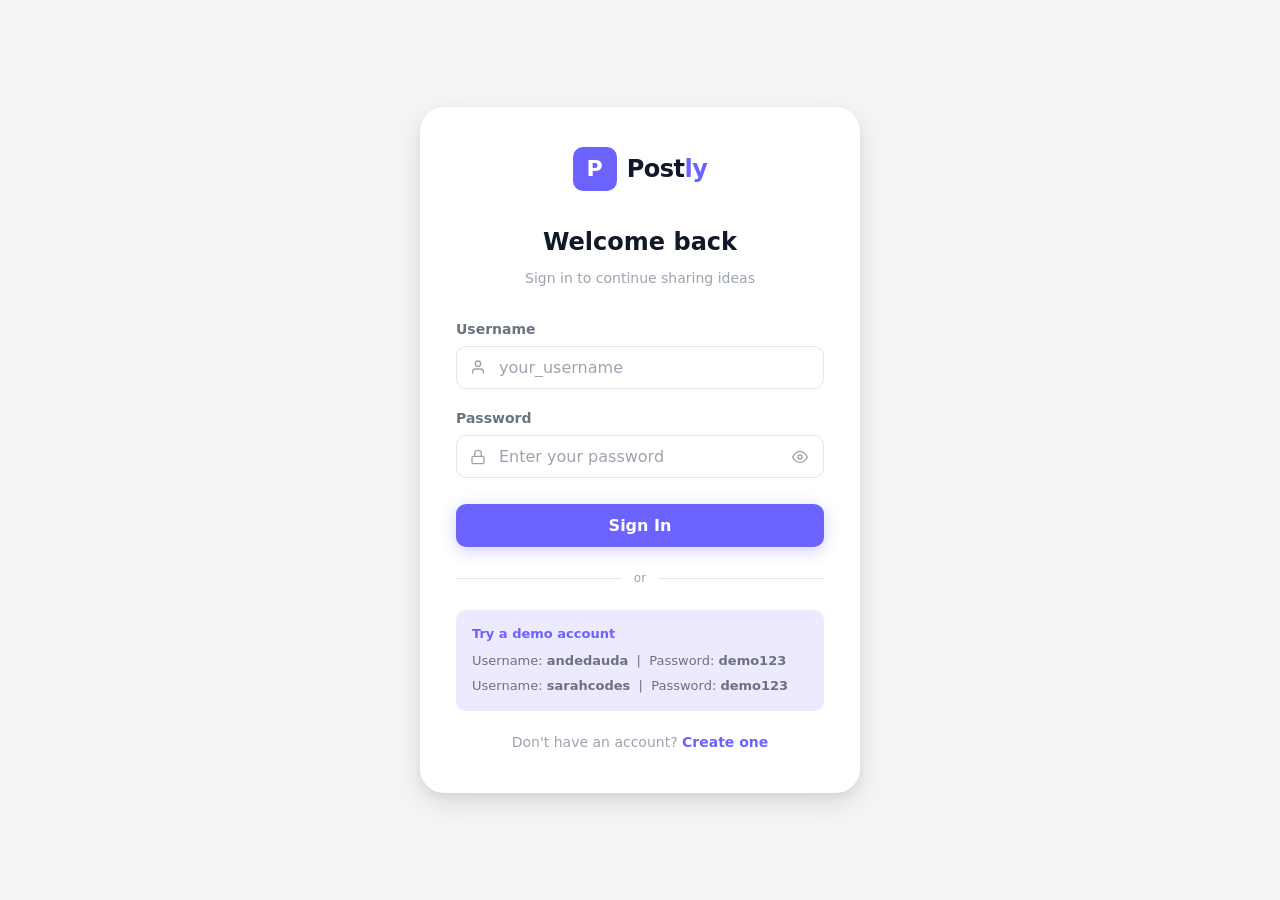
==== commit 10edb348: "Add login and register pages with auth guard and logout" ====
--- a/postly/create.html
+++ b/postly/create.html
@@ -5,6 +5,7 @@
   <meta name="viewport" content="width=device-width, initial-scale=1.0" />
   <meta name="description" content="Create a new post on Postly" />
   <title>Create Post — Postly</title>
+  <link rel="icon" type="image/svg+xml" href="favicon.svg" />
   <link rel="stylesheet" href="css/style.css" />
   <link rel="stylesheet" href="css/components.css" />
   <link rel="stylesheet" href="css/responsive.css" />
@@ -57,6 +58,11 @@
           <div class="sidebar-user-handle" id="sidebar-user-handle">@user</div>
         </div>
       </div>
+
+      <button class="sidebar-logout-btn" onclick="logout()" aria-label="Sign out">
+        <svg xmlns="http://www.w3.org/2000/svg" width="18" height="18" viewBox="0 0 24 24" fill="none" stroke="currentColor" stroke-width="2" stroke-linecap="round" stroke-linejoin="round" aria-hidden="true"><path d="M9 21H5a2 2 0 0 1-2-2V5a2 2 0 0 1 2-2h4"/><polyline points="16 17 21 12 16 7"/><line x1="21" y1="12" x2="9" y2="12"/></svg>
+        Sign Out
+      </button>
     </aside>
 
     <!-- ===== MAIN CONTENT ===== -->
@@ -215,10 +221,14 @@
   <script src="js/storage.js"></script>
   <script src="js/icons.js"></script>
   <script src="js/users.js"></script>
+  <script src="js/auth.js"></script>
   <script src="js/ui.js"></script>
   <script src="js/posts.js"></script>
   <script src="js/comments.js"></script>
   <script>
+    // Auth guard — redirect to login if not signed in
+    requireAuth();
+
     const MAX_CHARS = 500;
     let pendingImage = null;
     let editingPostId = null;
--- a/postly/css/style.css
+++ b/postly/css/style.css
@@ -794,3 +794,303 @@
   font-size: var(--font-size-xs);
   color: var(--color-text-muted);
 }
+
+/* ========================================
+   AUTH PAGES — Login & Register
+   ======================================== */
+
+.auth-page {
+  min-height: 100vh;
+  background: var(--color-bg);
+  display: flex;
+  align-items: center;
+  justify-content: center;
+  padding: 24px 16px;
+}
+
+.auth-card {
+  background: var(--color-surface);
+  border-radius: var(--radius-xl);
+  box-shadow: var(--shadow-lg);
+  width: 100%;
+  max-width: 440px;
+  padding: 40px 36px;
+}
+
+/* Logo at top of auth card */
+.auth-logo {
+  display: flex;
+  align-items: center;
+  justify-content: center;
+  gap: 10px;
+  margin-bottom: 32px;
+}
+
+.auth-logo .logo-icon {
+  width: 44px;
+  height: 44px;
+  font-size: 22px;
+}
+
+.auth-logo .logo-text {
+  font-size: var(--font-size-2xl);
+}
+
+/* Title + subtitle */
+.auth-title {
+  font-size: var(--font-size-2xl);
+  font-weight: var(--font-weight-bold);
+  color: var(--color-text-primary);
+  margin-bottom: 6px;
+  text-align: center;
+}
+
+.auth-subtitle {
+  font-size: var(--font-size-sm);
+  color: var(--color-text-muted);
+  text-align: center;
+  margin-bottom: 28px;
+}
+
+/* Form group */
+.auth-form-group {
+  margin-bottom: 18px;
+}
+
+.auth-label {
+  display: block;
+  font-size: var(--font-size-sm);
+  font-weight: var(--font-weight-semibold);
+  color: var(--color-text-secondary);
+  margin-bottom: 6px;
+}
+
+.auth-input-wrap {
+  position: relative;
+}
+
+.auth-input-icon {
+  position: absolute;
+  left: 14px;
+  top: 50%;
+  transform: translateY(-50%);
+  color: var(--color-text-muted);
+  display: flex;
+  align-items: center;
+  pointer-events: none;
+}
+
+.auth-input {
+  width: 100%;
+  border: 1.5px solid var(--color-border);
+  border-radius: var(--radius-md);
+  padding: 11px 14px 11px 42px;
+  font-size: var(--font-size-base);
+  color: var(--color-text-primary);
+  background: var(--color-surface);
+  transition: border-color var(--transition-fast), box-shadow var(--transition-fast);
+  font-family: var(--font-family);
+}
+
+.auth-input::placeholder {
+  color: var(--color-text-muted);
+}
+
+.auth-input:focus {
+  outline: none;
+  border-color: var(--color-primary);
+  box-shadow: 0 0 0 3px rgba(108,99,255,0.12);
+}
+
+.auth-input.input-error {
+  border-color: var(--color-error);
+  box-shadow: 0 0 0 3px rgba(239,68,68,0.10);
+}
+
+/* Password toggle button */
+.auth-input-no-icon {
+  padding-left: 14px;
+}
+
+.password-toggle {
+  position: absolute;
+  right: 12px;
+  top: 50%;
+  transform: translateY(-50%);
+  color: var(--color-text-muted);
+  display: flex;
+  align-items: center;
+  padding: 4px;
+  border-radius: var(--radius-sm);
+  transition: color var(--transition-fast);
+}
+
+.password-toggle:hover {
+  color: var(--color-text-primary);
+}
+
+/* Field error text */
+.auth-field-error {
+  font-size: var(--font-size-xs);
+  color: var(--color-error);
+  margin-top: 5px;
+  display: none;
+}
+
+.auth-field-error.visible {
+  display: block;
+}
+
+/* Form-level error banner */
+.auth-error-banner {
+  background: #fef2f2;
+  border: 1px solid #fecaca;
+  border-radius: var(--radius-md);
+  padding: 11px 14px;
+  font-size: var(--font-size-sm);
+  color: var(--color-error);
+  margin-bottom: 18px;
+  display: none;
+  align-items: center;
+  gap: 8px;
+}
+
+.auth-error-banner.visible {
+  display: flex;
+}
+
+/* Submit button */
+.auth-submit-btn {
+  width: 100%;
+  padding: 12px;
+  font-size: var(--font-size-base);
+  font-weight: var(--font-weight-semibold);
+  margin-top: 8px;
+  border-radius: var(--radius-md);
+}
+
+/* Divider */
+.auth-divider {
+  display: flex;
+  align-items: center;
+  gap: 12px;
+  margin: 22px 0;
+  color: var(--color-text-muted);
+  font-size: var(--font-size-xs);
+}
+
+.auth-divider::before,
+.auth-divider::after {
+  content: '';
+  flex: 1;
+  height: 1px;
+  background: var(--color-border);
+}
+
+/* Footer link */
+.auth-footer {
+  text-align: center;
+  font-size: var(--font-size-sm);
+  color: var(--color-text-muted);
+  margin-top: 20px;
+}
+
+.auth-footer a {
+  color: var(--color-primary);
+  font-weight: var(--font-weight-semibold);
+  text-decoration: none;
+}
+
+.auth-footer a:hover {
+  text-decoration: underline;
+}
+
+/* Avatar colour picker */
+.avatar-color-picker {
+  display: flex;
+  gap: 8px;
+  flex-wrap: wrap;
+  margin-top: 8px;
+}
+
+.avatar-color-swatch {
+  width: 28px;
+  height: 28px;
+  border-radius: 50%;
+  cursor: pointer;
+  border: 2px solid transparent;
+  transition: transform var(--transition-fast), border-color var(--transition-fast);
+}
+
+.avatar-color-swatch:hover {
+  transform: scale(1.15);
+}
+
+.avatar-color-swatch.selected {
+  border-color: var(--color-text-primary);
+  transform: scale(1.15);
+}
+
+/* Avatar preview (register page) */
+.avatar-preview-wrap {
+  display: flex;
+  align-items: center;
+  gap: 14px;
+  margin-bottom: 24px;
+  padding: 16px;
+  background: var(--color-surface-2);
+  border-radius: var(--radius-md);
+}
+
+.avatar-preview {
+  width: 52px;
+  height: 52px;
+  border-radius: 50%;
+  display: flex;
+  align-items: center;
+  justify-content: center;
+  color: white;
+  font-weight: var(--font-weight-bold);
+  font-size: var(--font-size-xl);
+  flex-shrink: 0;
+  transition: background var(--transition-fast);
+}
+
+.avatar-preview-info {
+  font-size: var(--font-size-sm);
+  color: var(--color-text-secondary);
+  line-height: 1.5;
+}
+
+/* Loading state on submit */
+.auth-submit-btn.loading {
+  opacity: 0.75;
+  pointer-events: none;
+}
+
+/* Logout button in sidebar */
+.sidebar-logout-btn {
+  display: flex;
+  align-items: center;
+  gap: 10px;
+  padding: 10px 14px;
+  border-radius: var(--radius-md);
+  font-size: var(--font-size-sm);
+  font-weight: var(--font-weight-medium);
+  color: var(--color-error);
+  background: transparent;
+  width: 100%;
+  cursor: pointer;
+  transition: background var(--transition-fast);
+  margin-top: 4px;
+  border: none;
+  font-family: var(--font-family);
+}
+
+.sidebar-logout-btn:hover {
+  background: #fef2f2;
+}
+
+.sidebar-logout-btn svg {
+  flex-shrink: 0;
+}
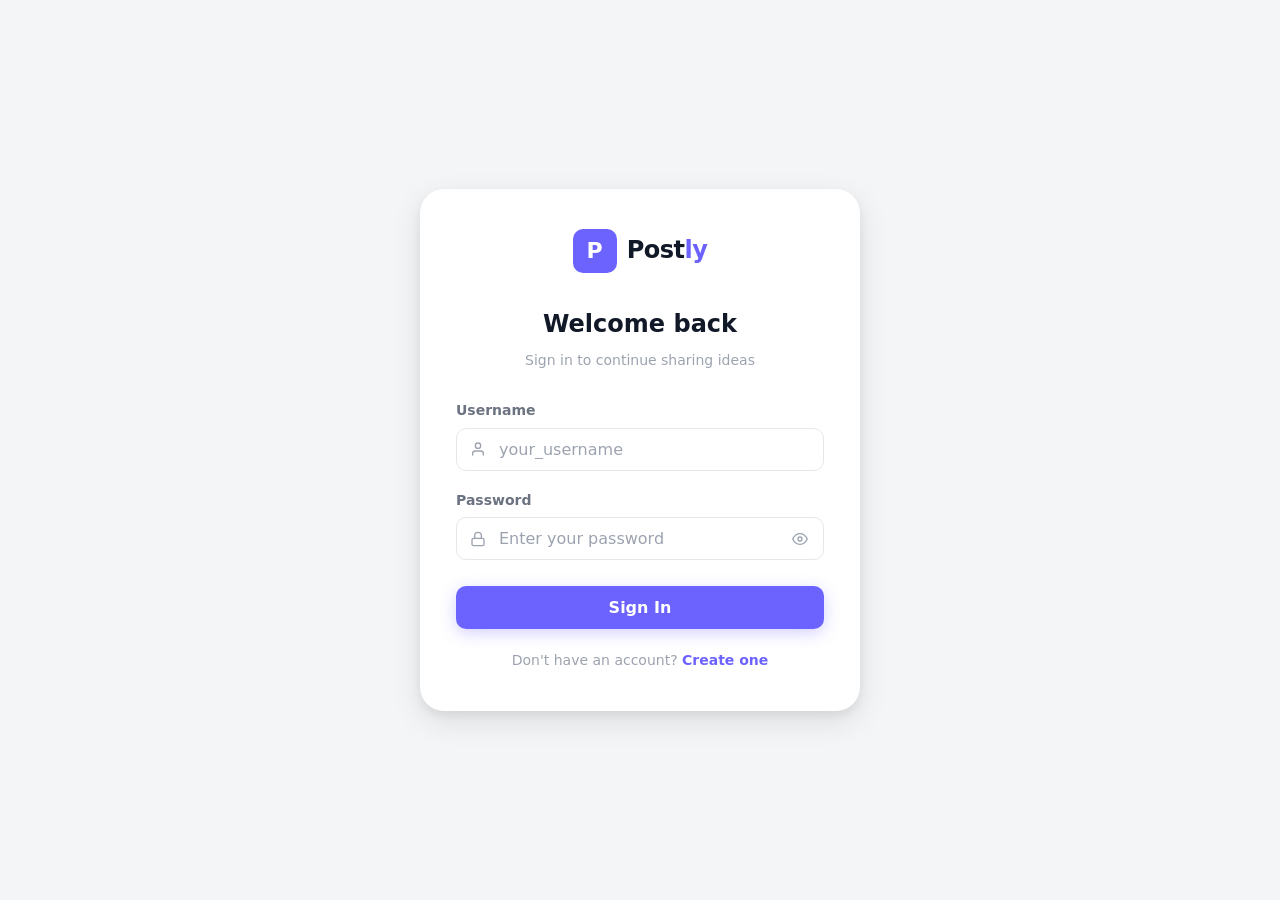
==== commit 90a2e156: "Add Articles feature: feed, reader, editor, comments, likes" ====
--- a/postly/create.html
+++ b/postly/create.html
@@ -1,11 +1,12 @@
-<!DOCTYPE html>
+﻿<!DOCTYPE html>
 <html lang="en">
 <head>
   <meta charset="UTF-8" />
   <meta name="viewport" content="width=device-width, initial-scale=1.0" />
   <meta name="description" content="Create a new post on Postly" />
-  <title>Create Post — Postly</title>
+  <title>Create Post â€” Postly</title>
   <link rel="icon" type="image/svg+xml" href="favicon.svg" />
+  <link rel="shortcut icon" type="image/x-icon" href="favicon.ico" />
   <link rel="stylesheet" href="css/style.css" />
   <link rel="stylesheet" href="css/components.css" />
   <link rel="stylesheet" href="css/responsive.css" />
@@ -46,7 +47,10 @@
           <span class="nav-icon" aria-hidden="true"><svg xmlns="http://www.w3.org/2000/svg" width="20" height="20" viewBox="0 0 24 24" fill="none" stroke="currentColor" stroke-width="2" stroke-linecap="round" stroke-linejoin="round"><path d="M11 4H4a2 2 0 0 0-2 2v14a2 2 0 0 0 2 2h14a2 2 0 0 0 2-2v-7"/><path d="M18.5 2.5a2.121 2.121 0 0 1 3 3L12 15l-4 1 1-4 9.5-9.5z"/></svg></span>
           <span>Create Post</span>
         </button>
-        <button class="nav-item" onclick="window.location.href='profile.html'" aria-label="Profile">
+        <button class="nav-item" onclick="window.location.href='articles.html'" aria-label="Articles">
+          <span class="nav-icon" aria-hidden="true"><svg xmlns="http://www.w3.org/2000/svg" width="20" height="20" viewBox="0 0 24 24" fill="none" stroke="currentColor" stroke-width="2" stroke-linecap="round" stroke-linejoin="round"><path d="M14 2H6a2 2 0 0 0-2 2v16a2 2 0 0 0 2 2h12a2 2 0 0 0 2-2V8z"/><polyline points="14 2 14 8 20 8"/><line x1="16" y1="13" x2="8" y2="13"/><line x1="16" y1="17" x2="8" y2="17"/></svg></span>
+          <span>Articles</span>
+        </button>        <button class="nav-item" onclick="window.location.href='profile.html'" aria-label="Profile">
           <span class="nav-icon" aria-hidden="true"><svg xmlns="http://www.w3.org/2000/svg" width="20" height="20" viewBox="0 0 24 24" fill="none" stroke="currentColor" stroke-width="2" stroke-linecap="round" stroke-linejoin="round"><path d="M20 21v-2a4 4 0 0 0-4-4H8a4 4 0 0 0-4 4v2"/><circle cx="12" cy="7" r="4"/></svg></span>
           <span>Profile</span>
         </button>
@@ -226,7 +230,7 @@
   <script src="js/posts.js"></script>
   <script src="js/comments.js"></script>
   <script>
-    // Auth guard — redirect to login if not signed in
+    // Auth guard â€” redirect to login if not signed in
     requireAuth();
 
     const MAX_CHARS = 500;
